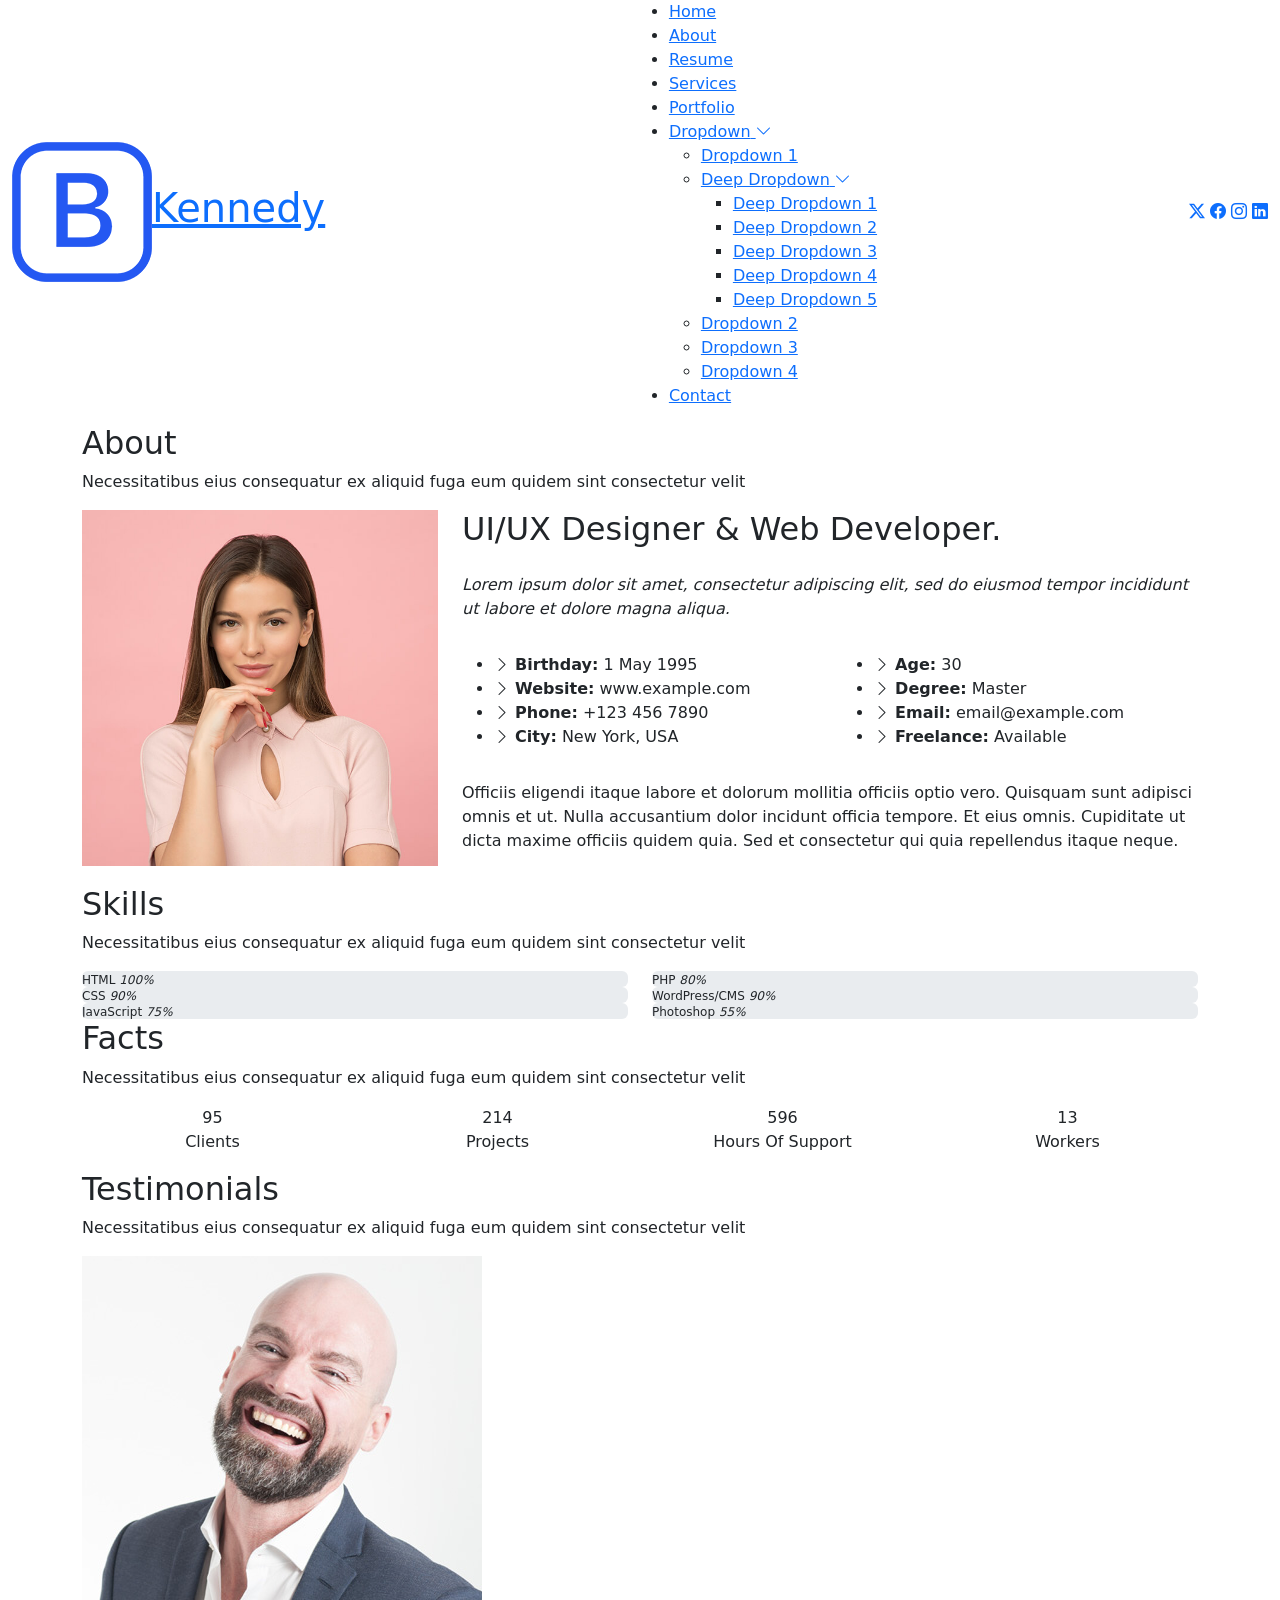
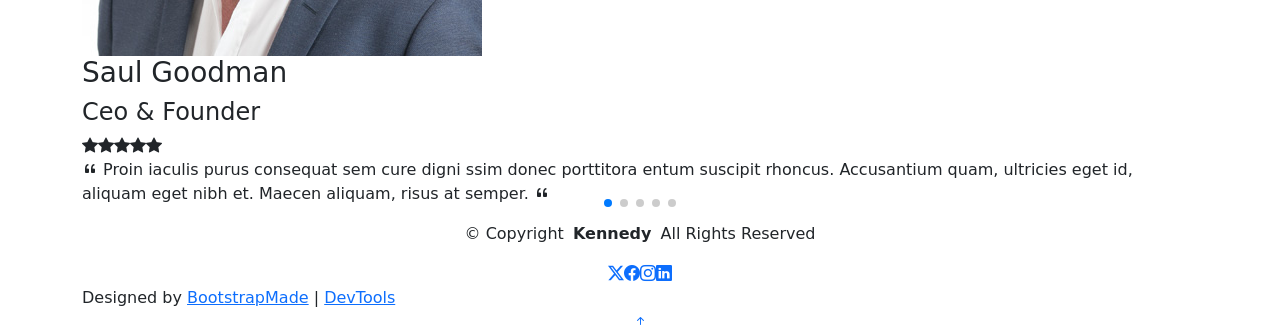
==== about.html @ 730779be "Add personal portfolio website" ====
<!DOCTYPE html>
<html lang="en">

<head>
  <meta charset="utf-8">
  <meta content="width=device-width, initial-scale=1.0" name="viewport">
  <title>About - Kennedy Bootstrap Template</title>
  <meta name="description" content="">
  <meta name="keywords" content="">

  <!-- Favicons -->
  <link href="assets/img/favicon.png" rel="icon">
  <link href="assets/img/apple-touch-icon.png" rel="apple-touch-icon">

  <!-- Fonts -->
  <link href="https://fonts.googleapis.com" rel="preconnect">
  <link href="https://fonts.gstatic.com" rel="preconnect" crossorigin>
  <link href="https://fonts.googleapis.com/css2?family=Roboto:ital,wght@0,100;0,300;0,400;0,500;0,700;0,900;1,100;1,300;1,400;1,500;1,700;1,900&family=Poppins:ital,wght@0,100;0,200;0,300;0,400;0,500;0,600;0,700;0,800;0,900;1,100;1,200;1,300;1,400;1,500;1,600;1,700;1,800;1,900&family=Raleway:ital,wght@0,100;0,200;0,300;0,400;0,500;0,600;0,700;0,800;0,900;1,100;1,200;1,300;1,400;1,500;1,600;1,700;1,800;1,900&display=swap" rel="stylesheet">

  <!-- Vendor CSS Files -->
  <link href="assets/vendor/bootstrap/css/bootstrap.min.css" rel="stylesheet">
  <link href="assets/vendor/bootstrap-icons/bootstrap-icons.css" rel="stylesheet">
  <link href="assets/vendor/aos/aos.css" rel="stylesheet">
  <link href="assets/vendor/swiper/swiper-bundle.min.css" rel="stylesheet">
  <link href="assets/vendor/glightbox/css/glightbox.min.css" rel="stylesheet">

  <!-- Main CSS File -->
  <link href="assets/css/main.css" rel="stylesheet">


</head>

<body class="about-page">

  <header id="header" class="header d-flex align-items-center light-background sticky-top">
    <div class="container-fluid position-relative d-flex align-items-center justify-content-between">

      <a href="index.html" class="logo d-flex align-items-center me-auto me-xl-0">
        <img src="assets/img/logo.png" alt=""> 
        <h1 class="sitename">Kennedy</h1>
      </a>

      <nav id="navmenu" class="navmenu">
        <ul>
          <li><a href="index.html">Home</a></li>
          <li><a href="about.html" class="active">About</a></li>
          <li><a href="resume.html">Resume</a></li>
          <li><a href="services.html">Services</a></li>
          <li><a href="portfolio.html">Portfolio</a></li>
          <li class="dropdown"><a href="#"><span>Dropdown</span> <i class="bi bi-chevron-down toggle-dropdown"></i></a>
            <ul>
              <li><a href="#">Dropdown 1</a></li>
              <li class="dropdown"><a href="#"><span>Deep Dropdown</span> <i class="bi bi-chevron-down toggle-dropdown"></i></a>
                <ul>
                  <li><a href="#">Deep Dropdown 1</a></li>
                  <li><a href="#">Deep Dropdown 2</a></li>
                  <li><a href="#">Deep Dropdown 3</a></li>
                  <li><a href="#">Deep Dropdown 4</a></li>
                  <li><a href="#">Deep Dropdown 5</a></li>
                </ul>
              </li>
              <li><a href="#">Dropdown 2</a></li>
              <li><a href="#">Dropdown 3</a></li>
              <li><a href="#">Dropdown 4</a></li>
            </ul>
          </li>
          <li><a href="contact.html">Contact</a></li>
        </ul>
        <i class="mobile-nav-toggle d-xl-none bi bi-list"></i>
      </nav>

      <div class="header-social-links">
        <a href="#" class="twitter"><i class="bi bi-twitter-x"></i></a>
        <a href="#" class="facebook"><i class="bi bi-facebook"></i></a>
        <a href="#" class="instagram"><i class="bi bi-instagram"></i></a>
        <a href="#" class="linkedin"><i class="bi bi-linkedin"></i></a>
      </div>

    </div>
  </header>

  <main class="main">

    <!-- About Section -->
    <section id="about" class="about section">

      <!-- Section Title -->
      <div class="container section-title" data-aos="fade-up">
        <h2>About</h2>
        <p>Necessitatibus eius consequatur ex aliquid fuga eum quidem sint consectetur velit</p>
      </div><!-- End Section Title -->

      <div class="container" data-aos="fade-up" data-aos-delay="100">

        <div class="row gy-4 justify-content-center">
          <div class="col-lg-4">
            <img src="assets/img/profile-img.jpg" class="img-fluid" alt="">
          </div>
          <div class="col-lg-8 content">
            <h2>UI/UX Designer &amp; Web Developer.</h2>
            <p class="fst-italic py-3">
              Lorem ipsum dolor sit amet, consectetur adipiscing elit, sed do eiusmod tempor incididunt ut labore et dolore
              magna aliqua.
            </p>
            <div class="row">
              <div class="col-lg-6">
                <ul>
                  <li><i class="bi bi-chevron-right"></i> <strong>Birthday:</strong> <span>1 May 1995</span></li>
                  <li><i class="bi bi-chevron-right"></i> <strong>Website:</strong> <span>www.example.com</span></li>
                  <li><i class="bi bi-chevron-right"></i> <strong>Phone:</strong> <span>+123 456 7890</span></li>
                  <li><i class="bi bi-chevron-right"></i> <strong>City:</strong> <span>New York, USA</span></li>
                </ul>
              </div>
              <div class="col-lg-6">
                <ul>
                  <li><i class="bi bi-chevron-right"></i> <strong>Age:</strong> <span>30</span></li>
                  <li><i class="bi bi-chevron-right"></i> <strong>Degree:</strong> <span>Master</span></li>
                  <li><i class="bi bi-chevron-right"></i> <strong>Email:</strong> <span>email@example.com</span></li>
                  <li><i class="bi bi-chevron-right"></i> <strong>Freelance:</strong> <span>Available</span></li>
                </ul>
              </div>
            </div>
            <p class="py-3">
              Officiis eligendi itaque labore et dolorum mollitia officiis optio vero. Quisquam sunt adipisci omnis et ut. Nulla accusantium dolor incidunt officia tempore. Et eius omnis.
              Cupiditate ut dicta maxime officiis quidem quia. Sed et consectetur qui quia repellendus itaque neque.
            </p>
          </div>
        </div>

      </div>

    </section><!-- /About Section -->

    <!-- Skills Section -->
    <section id="skills" class="skills section">

      <!-- Section Title -->
      <div class="container section-title" data-aos="fade-up">
        <h2>Skills</h2>
        <p>Necessitatibus eius consequatur ex aliquid fuga eum quidem sint consectetur velit</p>
      </div><!-- End Section Title -->

      <div class="container" data-aos="fade-up" data-aos-delay="100">

        <div class="row skills-content skills-animation">

          <div class="col-lg-6">

            <div class="progress">
              <span class="skill"><span>HTML</span> <i class="val">100%</i></span>
              <div class="progress-bar-wrap">
                <div class="progress-bar" role="progressbar" aria-valuenow="100" aria-valuemin="0" aria-valuemax="100"></div>
              </div>
            </div><!-- End Skills Item -->

            <div class="progress">
              <span class="skill"><span>CSS</span> <i class="val">90%</i></span>
              <div class="progress-bar-wrap">
                <div class="progress-bar" role="progressbar" aria-valuenow="90" aria-valuemin="0" aria-valuemax="100"></div>
              </div>
            </div><!-- End Skills Item -->

            <div class="progress">
              <span class="skill"><span>JavaScript</span> <i class="val">75%</i></span>
              <div class="progress-bar-wrap">
                <div class="progress-bar" role="progressbar" aria-valuenow="75" aria-valuemin="0" aria-valuemax="100"></div>
              </div>
            </div><!-- End Skills Item -->

          </div>

          <div class="col-lg-6">

            <div class="progress">
              <span class="skill"><span>PHP</span> <i class="val">80%</i></span>
              <div class="progress-bar-wrap">
                <div class="progress-bar" role="progressbar" aria-valuenow="80" aria-valuemin="0" aria-valuemax="100"></div>
              </div>
            </div><!-- End Skills Item -->

            <div class="progress">
              <span class="skill"><span>WordPress/CMS</span> <i class="val">90%</i></span>
              <div class="progress-bar-wrap">
                <div class="progress-bar" role="progressbar" aria-valuenow="90" aria-valuemin="0" aria-valuemax="100"></div>
              </div>
            </div><!-- End Skills Item -->

            <div class="progress">
              <span class="skill"><span>Photoshop</span> <i class="val">55%</i></span>
              <div class="progress-bar-wrap">
                <div class="progress-bar" role="progressbar" aria-valuenow="55" aria-valuemin="0" aria-valuemax="100"></div>
              </div>
            </div><!-- End Skills Item -->

          </div>

        </div>

      </div>

    </section><!-- /Skills Section -->

    <!-- Stats Section -->
    <section id="stats" class="stats section">

      <!-- Section Title -->
      <div class="container section-title" data-aos="fade-up">
        <h2>Facts</h2>
        <p>Necessitatibus eius consequatur ex aliquid fuga eum quidem sint consectetur velit</p>
      </div><!-- End Section Title -->

      <div class="container" data-aos="fade-up" data-aos-delay="100">

        <div class="row gy-4">

          <div class="col-lg-3 col-md-6">
            <div class="stats-item text-center w-100 h-100">
              <span data-purecounter-start="0" data-purecounter-end="232" data-purecounter-duration="1" class="purecounter"></span>
              <p>Clients</p>
            </div>
          </div><!-- End Stats Item -->

          <div class="col-lg-3 col-md-6">
            <div class="stats-item text-center w-100 h-100">
              <span data-purecounter-start="0" data-purecounter-end="521" data-purecounter-duration="1" class="purecounter"></span>
              <p>Projects</p>
            </div>
          </div><!-- End Stats Item -->

          <div class="col-lg-3 col-md-6">
            <div class="stats-item text-center w-100 h-100">
              <span data-purecounter-start="0" data-purecounter-end="1453" data-purecounter-duration="1" class="purecounter"></span>
              <p>Hours Of Support</p>
            </div>
          </div><!-- End Stats Item -->

          <div class="col-lg-3 col-md-6">
            <div class="stats-item text-center w-100 h-100">
              <span data-purecounter-start="0" data-purecounter-end="32" data-purecounter-duration="1" class="purecounter"></span>
              <p>Workers</p>
            </div>
          </div><!-- End Stats Item -->

        </div>

      </div>

    </section><!-- /Stats Section -->

    <!-- Testimonials Section -->
    <section id="testimonials" class="testimonials section">

      <!-- Section Title -->
      <div class="container section-title" data-aos="fade-up">
        <h2>Testimonials</h2>
        <p>Necessitatibus eius consequatur ex aliquid fuga eum quidem sint consectetur velit</p>
      </div><!-- End Section Title -->

      <div class="container" data-aos="fade-up" data-aos-delay="100">

        <div class="swiper init-swiper">
          <script type="application/json" class="swiper-config">
            {
              "loop": true,
              "speed": 600,
              "autoplay": {
                "delay": 5000
              },
              "slidesPerView": "auto",
              "pagination": {
                "el": ".swiper-pagination",
                "type": "bullets",
                "clickable": true
              }
            }
          </script>
          <div class="swiper-wrapper">

            <div class="swiper-slide">
              <div class="testimonial-item">
                <img src="assets/img/testimonials/testimonials-1.jpg" class="testimonial-img" alt="">
                <h3>Saul Goodman</h3>
                <h4>Ceo &amp; Founder</h4>
                <div class="stars">
                  <i class="bi bi-star-fill"></i><i class="bi bi-star-fill"></i><i class="bi bi-star-fill"></i><i class="bi bi-star-fill"></i><i class="bi bi-star-fill"></i>
                </div>
                <p>
                  <i class="bi bi-quote quote-icon-left"></i>
                  <span>Proin iaculis purus consequat sem cure digni ssim donec porttitora entum suscipit rhoncus. Accusantium quam, ultricies eget id, aliquam eget nibh et. Maecen aliquam, risus at semper.</span>
                  <i class="bi bi-quote quote-icon-right"></i>
                </p>
              </div>
            </div><!-- End testimonial item -->

            <div class="swiper-slide">
              <div class="testimonial-item">
                <img src="assets/img/testimonials/testimonials-2.jpg" class="testimonial-img" alt="">
                <h3>Sara Wilsson</h3>
                <h4>Designer</h4>
                <div class="stars">
                  <i class="bi bi-star-fill"></i><i class="bi bi-star-fill"></i><i class="bi bi-star-fill"></i><i class="bi bi-star-fill"></i><i class="bi bi-star-fill"></i>
                </div>
                <p>
                  <i class="bi bi-quote quote-icon-left"></i>
                  <span>Export tempor illum tamen malis malis eram quae irure esse labore quem cillum quid cillum eram malis quorum velit fore eram velit sunt aliqua noster fugiat irure amet legam anim culpa.</span>
                  <i class="bi bi-quote quote-icon-right"></i>
                </p>
              </div>
            </div><!-- End testimonial item -->

            <div class="swiper-slide">
              <div class="testimonial-item">
                <img src="assets/img/testimonials/testimonials-3.jpg" class="testimonial-img" alt="">
                <h3>Jena Karlis</h3>
                <h4>Store Owner</h4>
                <div class="stars">
                  <i class="bi bi-star-fill"></i><i class="bi bi-star-fill"></i><i class="bi bi-star-fill"></i><i class="bi bi-star-fill"></i><i class="bi bi-star-fill"></i>
                </div>
                <p>
                  <i class="bi bi-quote quote-icon-left"></i>
                  <span>Enim nisi quem export duis labore cillum quae magna enim sint quorum nulla quem veniam duis minim tempor labore quem eram duis noster aute amet eram fore quis sint minim.</span>
                  <i class="bi bi-quote quote-icon-right"></i>
                </p>
              </div>
            </div><!-- End testimonial item -->

            <div class="swiper-slide">
              <div class="testimonial-item">
                <img src="assets/img/testimonials/testimonials-4.jpg" class="testimonial-img" alt="">
                <h3>Matt Brandon</h3>
                <h4>Freelancer</h4>
                <div class="stars">
                  <i class="bi bi-star-fill"></i><i class="bi bi-star-fill"></i><i class="bi bi-star-fill"></i><i class="bi bi-star-fill"></i><i class="bi bi-star-fill"></i>
                </div>
                <p>
                  <i class="bi bi-quote quote-icon-left"></i>
                  <span>Fugiat enim eram quae cillum dolore dolor amet nulla culpa multos export minim fugiat minim velit minim dolor enim duis veniam ipsum anim magna sunt elit fore quem dolore labore illum veniam.</span>
                  <i class="bi bi-quote quote-icon-right"></i>
                </p>
              </div>
            </div><!-- End testimonial item -->

            <div class="swiper-slide">
              <div class="testimonial-item">
                <img src="assets/img/testimonials/testimonials-5.jpg" class="testimonial-img" alt="">
                <h3>John Larson</h3>
                <h4>Entrepreneur</h4>
                <div class="stars">
                  <i class="bi bi-star-fill"></i><i class="bi bi-star-fill"></i><i class="bi bi-star-fill"></i><i class="bi bi-star-fill"></i><i class="bi bi-star-fill"></i>
                </div>
                <p>
                  <i class="bi bi-quote quote-icon-left"></i>
                  <span>Quis quorum aliqua sint quem legam fore sunt eram irure aliqua veniam tempor noster veniam enim culpa labore duis sunt culpa nulla illum cillum fugiat legam esse veniam culpa fore nisi cillum quid.</span>
                  <i class="bi bi-quote quote-icon-right"></i>
                </p>
              </div>
            </div><!-- End testimonial item -->

          </div>
          <div class="swiper-pagination"></div>
        </div>

      </div>

    </section><!-- /Testimonials Section -->

  </main>

  <footer id="footer" class="footer light-background">

    <div class="container">
      <div class="copyright text-center ">
        <p>© <span>Copyright</span> <strong class="px-1 sitename">Kennedy</strong> <span>All Rights Reserved<br></span></p>
      </div>
      <div class="social-links d-flex justify-content-center">
        <a href=""><i class="bi bi-twitter-x"></i></a>
        <a href=""><i class="bi bi-facebook"></i></a>
        <a href=""><i class="bi bi-instagram"></i></a>
        <a href=""><i class="bi bi-linkedin"></i></a>
      </div>
      <div class="credits">
        <!-- All the links in the footer should remain intact. -->
        <!-- You can delete the links only if you've purchased the pro version. -->
        <!-- Licensing information: https://bootstrapmade.com/license/ -->
        <!-- Purchase the pro version with working PHP/AJAX contact form: [buy-url] -->
        Designed by <a href="https://bootstrapmade.com/">BootstrapMade</a> | <a href="https://bootstrapmade.com/tools/">DevTools</a>
      </div>
    </div>

  </footer>

  <!-- Scroll Top -->
  <a href="#" id="scroll-top" class="scroll-top d-flex align-items-center justify-content-center"><i class="bi bi-arrow-up-short"></i></a>

  <!-- Preloader -->
  <div id="preloader"></div>

  <!-- Vendor JS Files -->
  <script src="assets/vendor/bootstrap/js/bootstrap.bundle.min.js"></script>
  <script src="assets/vendor/php-email-form/validate.js"></script>
  <script src="assets/vendor/aos/aos.js"></script>
  <script src="assets/vendor/waypoints/noframework.waypoints.js"></script>
  <script src="assets/vendor/purecounter/purecounter_vanilla.js"></script>
  <script src="assets/vendor/swiper/swiper-bundle.min.js"></script>
  <script src="assets/vendor/glightbox/js/glightbox.min.js"></script>
  <script src="assets/vendor/imagesloaded/imagesloaded.pkgd.min.js"></script>
  <script src="assets/vendor/isotope-layout/isotope.pkgd.min.js"></script>

  <!-- Main JS File -->
  <script src="assets/js/main.js"></script>

</body>

</html>
---- assets/css/main.css ----
/**
* Template Name: Kelly
* Template URL: https://bootstrapmade.com/kelly-free-bootstrap-cv-resume-html-template/
* Updated: Aug 07 2024 with Bootstrap v5.3.3
* Author: BootstrapMade.com
* License: https://bootstrapmade.com/license/
*/

/*--------------------------------------------------------------
# Font & Color Variables
# Help: https://bootstrapmade.com/color-system/
--------------------------------------------------------------*/
/* Fonts */
:root {
  --default-font: "Roboto",  system-ui, -apple-system, "Segoe UI", Roboto, "Helvetica Neue", Arial, "Noto Sans", "Liberation Sans", sans-serif, "Apple Color Emoji", "Segoe UI Emoji", "Segoe UI Symbol", "Noto Color Emoji";
  --heading-font: "Raleway",  sans-serif;
  --nav-font: "Poppins",  sans-serif;
}

/* Global Colors - The following color variables are used throughout the website. Updating them here will change the color scheme of the entire website */
:root { 
  --background-color: #ffffff; /* Background color for the entire website, including individual sections */
  --default-color: #444444; /* Default color used for the majority of the text content across the entire website */
  --heading-color: #222222; /* Color for headings, subheadings and title throughout the website */
  --accent-color: #34b7a7; /* Accent color that represents your brand on the website. It's used for buttons, links, and other elements that need to stand out */
  --surface-color: #ffffff; /* The surface color is used as a background of boxed elements within sections, such as cards, icon boxes, or other elements that require a visual separation from the global background. */
  --contrast-color: #ffffff; /* Contrast color for text, ensuring readability against backgrounds of accent, heading, or default colors. */
}

/* Nav Menu Colors - The following color variables are used specifically for the navigation menu. They are separate from the global colors to allow for more customization options */
:root {
  --nav-color: #444444;  /* The default color of the main navmenu links */
  --nav-hover-color: #34b7a7; /* Applied to main navmenu links when they are hovered over or active */
  --nav-mobile-background-color: #ffffff; /* Used as the background color for mobile navigation menu */
  --nav-dropdown-background-color: #ffffff; /* Used as the background color for dropdown items that appear when hovering over primary navigation items */
  --nav-dropdown-color: #444444; /* Used for navigation links of the dropdown items in the navigation menu. */
  --nav-dropdown-hover-color: #34b7a7; /* Similar to --nav-hover-color, this color is applied to dropdown navigation links when they are hovered over. */
}

/* Color Presets - These classes override global colors when applied to any section or element, providing reuse of the sam color scheme. */

.light-background {
  --background-color: #e9e8e6;
  --surface-color: #ffffff;
}

.dark-background {
  --background-color: #060606;
  --default-color: #ffffff;
  --heading-color: #ffffff;
  --surface-color: #252525;
  --contrast-color: #ffffff;
}

/* Smooth scroll */
:root {
  scroll-behavior: smooth;
}

/*--------------------------------------------------------------
# General Styling & Shared Classes
--------------------------------------------------------------*/
body {
  color: var(--default-color);
  background-color: var(--background-color);
  font-family: var(--default-font);
}

a {
  color: var(--accent-color);
  text-decoration: none;
  transition: 0.3s;
}

a:hover {
  color: color-mix(in srgb, var(--accent-color), transparent 25%);
  text-decoration: none;
}

h1,
h2,
h3,
h4,
h5,
h6 {
  color: var(--heading-color);
  font-family: var(--heading-font);
}

/* PHP Email Form Messages
------------------------------*/
.php-email-form .error-message {
  display: none;
  background: #df1529;
  color: #ffffff;
  text-align: left;
  padding: 15px;
  margin-bottom: 24px;
  font-weight: 600;
}

.php-email-form .sent-message {
  display: none;
  color: #ffffff;
  background: #059652;
  text-align: center;
  padding: 15px;
  margin-bottom: 24px;
  font-weight: 600;
}

.php-email-form .loading {
  display: none;
  background: var(--surface-color);
  text-align: center;
  padding: 15px;
  margin-bottom: 24px;
}

.php-email-form .loading:before {
  content: "";
  display: inline-block;
  border-radius: 50%;
  width: 24px;
  height: 24px;
  margin: 0 10px -6px 0;
  border: 3px solid var(--accent-color);
  border-top-color: var(--surface-color);
  animation: php-email-form-loading 1s linear infinite;
}

@keyframes php-email-form-loading {
  0% {
    transform: rotate(0deg);
  }

  100% {
    transform: rotate(360deg);
  }
}

/*--------------------------------------------------------------
# Global Header
--------------------------------------------------------------*/
.header {
  color: var(--default-color);
  background-color: var(--background-color);
  padding: 15px 0;
  transition: all 0.5s;
  z-index: 997;
  box-shadow: 0px 0 18px rgba(0, 0, 0, 0.1);
}

.header .logo {
  line-height: 1;
}

.header .logo img {
  max-height: 36px;
  margin-right: 8px;
}

.header .logo h1 {
  font-size: 32px;
  margin: 0;
  font-weight: 300;
  text-transform: uppercase;
  color: var(--heading-color);
}

.header .header-social-links {
  padding-right: 15px;
}

.header .header-social-links a {
  color: color-mix(in srgb, var(--default-color), transparent 40%);
  padding-left: 6px;
  display: inline-block;
  transition: 0.3s;
  font-size: 16px;
}

.header .header-social-links a:hover {
  color: var(--accent-color);
}

.header .header-social-links a i {
  line-height: 0px;
}

@media (max-width: 1200px) {
  .header .logo {
    order: 1;
  }

  .header .header-social-links {
    order: 2;
  }

  .header .navmenu {
    order: 3;
  }
}

/*--------------------------------------------------------------
# Navigation Menu
--------------------------------------------------------------*/
/* Desktop Navigation */
@media (min-width: 1200px) {
  .navmenu {
    padding: 0;
  }

  .navmenu ul {
    margin: 0;
    padding: 0;
    display: flex;
    list-style: none;
    align-items: center;
  }

  .navmenu li {
    position: relative;
  }

  .navmenu>ul>li {
    white-space: nowrap;
    padding: 15px 14px;
  }

  .navmenu>ul>li:last-child {
    padding-right: 0;
  }

  .navmenu a,
  .navmenu a:focus {
    color: var(--nav-color);
    font-size: 15px;
    padding: 0 2px;
    font-family: var(--nav-font);
    font-weight: 400;
    display: flex;
    align-items: center;
    justify-content: space-between;
    white-space: nowrap;
    transition: 0.3s;
    position: relative;
  }

  .navmenu a i,
  .navmenu a:focus i {
    font-size: 12px;
    line-height: 0;
    margin-left: 5px;
    transition: 0.3s;
  }

  .navmenu>ul>li>a:before {
    content: "";
    position: absolute;
    height: 2px;
    bottom: -6px;
    left: 0;
    background-color: var(--nav-hover-color);
    visibility: hidden;
    width: 0px;
    transition: all 0.3s ease-in-out 0s;
  }

  .navmenu a:hover:before,
  .navmenu li:hover>a:before,
  .navmenu .active:before {
    visibility: visible;
    width: 25px;
  }

  .navmenu li:hover>a,
  .navmenu .active,
  .navmenu .active:focus {
    color: var(--nav-hover-color);
  }

  .navmenu .dropdown ul {
    margin: 0;
    padding: 10px 0;
    background: var(--nav-dropdown-background-color);
    display: block;
    position: absolute;
    visibility: hidden;
    left: 14px;
    top: 130%;
    opacity: 0;
    transition: 0.3s;
    border-radius: 4px;
    z-index: 99;
    box-shadow: 0px 0px 30px rgba(0, 0, 0, 0.1);
  }

  .navmenu .dropdown ul li {
    min-width: 200px;
  }

  .navmenu .dropdown ul a {
    padding: 10px 20px;
    font-size: 15px;
    text-transform: none;
    color: var(--nav-dropdown-color);
  }

  .navmenu .dropdown ul a i {
    font-size: 12px;
  }

  .navmenu .dropdown ul a:hover,
  .navmenu .dropdown ul .active:hover,
  .navmenu .dropdown ul li:hover>a {
    color: var(--nav-dropdown-hover-color);
  }

  .navmenu .dropdown:hover>ul {
    opacity: 1;
    top: 100%;
    visibility: visible;
  }

  .navmenu .dropdown .dropdown ul {
    top: 0;
    left: -90%;
    visibility: hidden;
  }

  .navmenu .dropdown .dropdown:hover>ul {
    opacity: 1;
    top: 0;
    left: -100%;
    visibility: visible;
  }
}

/* Mobile Navigation */
@media (max-width: 1199px) {
  .mobile-nav-toggle {
    color: var(--nav-color);
    font-size: 28px;
    line-height: 0;
    margin-right: 10px;
    cursor: pointer;
    transition: color 0.3s;
  }

  .navmenu {
    padding: 0;
    z-index: 9997;
  }

  .navmenu ul {
    display: none;
    list-style: none;
    position: absolute;
    inset: 60px 20px 20px 20px;
    padding: 10px 0;
    margin: 0;
    border-radius: 6px;
    background-color: var(--nav-mobile-background-color);
    border: 1px solid color-mix(in srgb, var(--default-color), transparent 90%);
    box-shadow: none;
    overflow-y: auto;
    transition: 0.3s;
    z-index: 9998;
  }

  .navmenu a,
  .navmenu a:focus {
    color: var(--nav-dropdown-color);
    padding: 10px 20px;
    font-family: var(--nav-font);
    font-size: 17px;
    font-weight: 500;
    display: flex;
    align-items: center;
    justify-content: space-between;
    white-space: nowrap;
    transition: 0.3s;
  }

  .navmenu a i,
  .navmenu a:focus i {
    font-size: 12px;
    line-height: 0;
    margin-left: 5px;
    width: 30px;
    height: 30px;
    display: flex;
    align-items: center;
    justify-content: center;
    border-radius: 50%;
    transition: 0.3s;
    background-color: color-mix(in srgb, var(--accent-color), transparent 90%);
  }

  .navmenu a i:hover,
  .navmenu a:focus i:hover {
    background-color: var(--accent-color);
    color: var(--contrast-color);
  }

  .navmenu a:hover,
  .navmenu .active,
  .navmenu .active:focus {
    color: var(--nav-dropdown-hover-color);
  }

  .navmenu .active i,
  .navmenu .active:focus i {
    background-color: var(--accent-color);
    color: var(--contrast-color);
    transform: rotate(180deg);
  }

  .navmenu .dropdown ul {
    position: static;
    display: none;
    z-index: 99;
    padding: 10px 0;
    margin: 10px 20px;
    background-color: var(--nav-dropdown-background-color);
    transition: all 0.5s ease-in-out;
  }

  .navmenu .dropdown ul ul {
    background-color: rgba(33, 37, 41, 0.1);
  }

  .navmenu .dropdown>.dropdown-active {
    display: block;
    background-color: rgba(33, 37, 41, 0.03);
  }

  .mobile-nav-active {
    overflow: hidden;
  }

  .mobile-nav-active .mobile-nav-toggle {
    color: #fff;
    position: absolute;
    font-size: 32px;
    top: 15px;
    right: 15px;
    margin-right: 0;
    z-index: 9999;
  }

  .mobile-nav-active .navmenu {
    position: fixed;
    overflow: hidden;
    inset: 0;
    background: rgba(33, 37, 41, 0.8);
    transition: 0.3s;
  }

  .mobile-nav-active .navmenu>ul {
    display: block;
  }
}

/*--------------------------------------------------------------
# Global Footer
--------------------------------------------------------------*/
.footer {
  color: var(--default-color);
  background-color: var(--background-color);
  font-size: 14px;
  padding: 40px 0;
  position: relative;
}

.footer .copyright p {
  margin-bottom: 0;
}

.footer .social-links {
  margin-top: 20px;
}

.footer .social-links a {
  display: flex;
  align-items: center;
  justify-content: center;
  width: 40px;
  height: 40px;
  border-radius: 50%;
  border: 1px solid color-mix(in srgb, var(--default-color), transparent 50%);
  font-size: 16px;
  color: color-mix(in srgb, var(--default-color), transparent 50%);
  margin: 0 5px;
  transition: 0.3s;
}

.footer .social-links a:hover {
  color: var(--accent-color);
  border-color: var(--accent-color);
}

.footer .credits {
  margin-top: 10px;
  font-size: 13px;
  text-align: center;
}

/*--------------------------------------------------------------
# Preloader
--------------------------------------------------------------*/
#preloader {
  position: fixed;
  inset: 0;
  z-index: 9999;
  overflow: hidden;
  background-color: var(--background-color);
  transition: all 0.6s ease-out;
  width: 100%;
  height: 100vh;
}

#preloader:before,
#preloader:after {
  content: "";
  position: absolute;
  border: 4px solid var(--accent-color);
  border-radius: 50%;
  animation: animate-preloader 2s cubic-bezier(0, 0.2, 0.8, 1) infinite;
}

#preloader:after {
  animation-delay: -0.5s;
}

@keyframes animate-preloader {
  0% {
    width: 10px;
    height: 10px;
    top: calc(50% - 5px);
    left: calc(50% - 5px);
    opacity: 1;
  }

  100% {
    width: 72px;
    height: 72px;
    top: calc(50% - 36px);
    left: calc(50% - 36px);
    opacity: 0;
  }
}

/*--------------------------------------------------------------
# Scroll Top Button
--------------------------------------------------------------*/
.scroll-top {
  position: fixed;
  visibility: hidden;
  opacity: 0;
  right: 15px;
  bottom: -15px;
  z-index: 99999;
  background-color: var(--accent-color);
  width: 44px;
  height: 44px;
  border-radius: 50px;
  transition: all 0.4s;
}

.scroll-top i {
  font-size: 24px;
  color: var(--contrast-color);
  line-height: 0;
}

.scroll-top:hover {
  background-color: color-mix(in srgb, var(--accent-color), transparent 20%);
  color: var(--contrast-color);
}

.scroll-top.active {
  visibility: visible;
  opacity: 1;
  bottom: 15px;
}

/*--------------------------------------------------------------
# Disable aos animation delay on mobile devices
--------------------------------------------------------------*/
@media screen and (max-width: 768px) {
  [data-aos-delay] {
    transition-delay: 0 !important;
  }
}

/*--------------------------------------------------------------
# Global Page Titles & Breadcrumbs
--------------------------------------------------------------*/
.page-title {
  color: var(--default-color);
  background-color: var(--background-color);
  padding: 25px 0;
  position: relative;
  border-bottom: 1px solid color-mix(in srgb, var(--default-color), transparent 85%);
}

.page-title h1 {
  font-size: 24px;
  font-weight: 400;
}

.page-title .breadcrumbs ol {
  display: flex;
  flex-wrap: wrap;
  list-style: none;
  padding: 0;
  margin: 0;
  font-size: 14px;
  font-weight: 400;
}

.page-title .breadcrumbs ol li+li {
  padding-left: 10px;
}

.page-title .breadcrumbs ol li+li::before {
  content: "/";
  display: inline-block;
  padding-right: 10px;
  color: color-mix(in srgb, var(--default-color), transparent 70%);
}

/*--------------------------------------------------------------
# Global Sections
--------------------------------------------------------------*/
section,
.section {
  color: var(--default-color);
  background-color: var(--background-color);
  padding: 60px 0;
  scroll-margin-top: 100px;
  overflow: clip;
}

@media (max-width: 1199px) {

  section,
  .section {
    scroll-margin-top: 66px;
  }
}

/*--------------------------------------------------------------
# Global Section Titles
--------------------------------------------------------------*/
.section-title {
  text-align: center;
  padding-bottom: 60px;
  position: relative;
}

.section-title h2 {
  font-size: 32px;
  font-weight: 700;
  margin-bottom: 20px;
  padding-bottom: 20px;
  position: relative;
}

.section-title h2:after {
  content: "";
  position: absolute;
  display: block;
  width: 50px;
  height: 3px;
  background: var(--accent-color);
  left: 0;
  right: 0;
  bottom: 0;
  margin: auto;
}

.section-title p {
  margin-bottom: 0;
}

/*--------------------------------------------------------------
# Hero Section
--------------------------------------------------------------*/
.hero {
  width: 100%;
  min-height: calc(100vh - 82px);
  position: relative;
  padding: 80px 0;
  display: flex;
  align-items: center;
  justify-content: center;
}

@media (max-width: 1200px) {
  .hero {
    min-height: calc(100vh - 68px);
  }
}

.hero img {
  position: absolute;
  inset: 0;
  display: block;
  width: 100%;
  height: 100%;
  object-fit: cover;
  z-index: 1;
}

.hero .container {
  position: relative;
  z-index: 3;
}

.hero h2 {
  margin: 0;
  font-size: 48px;
  font-weight: 700;
}

.hero p {
  margin: 10px 0 0 0;
  font-size: 24px;
  color: var(--heading-color);
}

.hero .btn-get-started {
  color: var(--contrast-color);
  background: var(--accent-color);
  font-family: var(--heading-font);
  text-transform: uppercase;
  font-weight: 600;
  font-size: 12px;
  letter-spacing: 1px;
  display: inline-block;
  padding: 12px 40px;
  border-radius: 50px;
  transition: 0.5s;
  margin-top: 30px;
}

.hero .btn-get-started:hover {
  background: color-mix(in srgb, var(--accent-color) 90%, white 20%);
}

@media (max-width: 768px) {
  .hero h2 {
    font-size: 32px;
  }

  .hero p {
    font-size: 18px;
  }
}

/*--------------------------------------------------------------
# About Section
--------------------------------------------------------------*/
.about .content h2 {
  font-weight: 700;
  font-size: 24px;
}

.about .content ul {
  list-style: none;
  padding: 0;
}

.about .content ul li {
  margin-bottom: 20px;
  display: flex;
  align-items: center;
}

.about .content ul strong {
  margin-right: 10px;
}

.about .content ul i {
  font-size: 16px;
  margin-right: 5px;
  color: var(--accent-color);
  line-height: 0;
}

/*--------------------------------------------------------------
# Skills Section
--------------------------------------------------------------*/
.skills .progress {
  height: 60px;
  display: block;
  background: none;
  border-radius: 0;
}

.skills .progress .skill {
  color: var(--heading-color);
  padding: 0;
  margin: 0 0 6px 0;
  text-transform: uppercase;
  display: block;
  font-weight: 600;
  font-family: var(--heading-font);
}

.skills .progress .skill .val {
  float: right;
  font-style: normal;
}

.skills .progress-bar-wrap {
  background: color-mix(in srgb, var(--default-color), transparent 90%);
  height: 10px;
}

.skills .progress-bar {
  width: 1px;
  height: 10px;
  transition: 0.9s;
  background-color: var(--accent-color);
}

/*--------------------------------------------------------------
# Stats Section
--------------------------------------------------------------*/
.stats .stats-item {
  padding: 30px;
  width: 100%;
}

.stats .stats-item span {
  color: var(--heading-color);
  font-size: 48px;
  display: block;
  font-weight: 700;
  margin-bottom: 20px;
  padding-bottom: 20px;
  position: relative;
}

.stats .stats-item span:after {
  content: "";
  position: absolute;
  display: block;
  width: 25px;
  height: 3px;
  background: var(--accent-color);
  left: 0;
  right: 0;
  bottom: 0;
  margin: auto;
}

.stats .stats-item p {
  color: color-mix(in srgb, var(--default-color), transparent 40%);
  padding: 0;
  margin: 0;
  font-family: var(--heading-font);
  font-weight: 500;
}

/*--------------------------------------------------------------
# Testimonials Section
--------------------------------------------------------------*/
.testimonials .section-header {
  margin-bottom: 40px;
}

.testimonials .testimonials-carousel,
.testimonials .testimonials-slider {
  overflow: hidden;
}

.testimonials .testimonial-item {
  text-align: center;
}

.testimonials .testimonial-item .testimonial-img {
  width: 120px;
  border-radius: 50%;
  border: 4px solid var(--background-color);
  margin: 0 auto;
}

.testimonials .testimonial-item h3 {
  font-size: 20px;
  font-weight: bold;
  margin: 10px 0 5px 0;
}

.testimonials .testimonial-item h4 {
  font-size: 14px;
  color: color-mix(in srgb, var(--default-color), transparent 40%);
  margin: 0 0 15px 0;
}

.testimonials .testimonial-item .stars {
  margin-bottom: 15px;
}

.testimonials .testimonial-item .stars i {
  color: #ffc107;
  margin: 0 1px;
}

.testimonials .testimonial-item .quote-icon-left,
.testimonials .testimonial-item .quote-icon-right {
  color: color-mix(in srgb, var(--accent-color), transparent 50%);
  font-size: 26px;
  line-height: 0;
}

.testimonials .testimonial-item .quote-icon-left {
  display: inline-block;
  left: -5px;
  position: relative;
}

.testimonials .testimonial-item .quote-icon-right {
  display: inline-block;
  right: -5px;
  position: relative;
  top: 10px;
  transform: scale(-1, -1);
}

.testimonials .testimonial-item p {
  font-style: italic;
  margin: 0 auto 15px auto;
}

.testimonials .swiper-wrapper {
  height: auto;
}

.testimonials .swiper-pagination {
  margin-top: 20px;
  position: relative;
}

.testimonials .swiper-pagination .swiper-pagination-bullet {
  width: 12px;
  height: 12px;
  opacity: 1;
  background-color: color-mix(in srgb, var(--default-color), transparent 85%);
}

.testimonials .swiper-pagination .swiper-pagination-bullet-active {
  background-color: var(--accent-color);
}

@media (min-width: 992px) {
  .testimonials .testimonial-item p {
    width: 80%;
  }
}

/*--------------------------------------------------------------
# Resume Section
--------------------------------------------------------------*/
.resume .resume-title {
  color: var(--heading-color);
  font-size: 26px;
  font-weight: 700;
  margin-top: 20px;
  margin-bottom: 20px;
}

.resume .resume-item {
  padding: 0 0 20px 20px;
  margin-top: -2px;
  border-left: 2px solid var(--accent-color);
  position: relative;
}

.resume .resume-item h4 {
  line-height: 18px;
  font-size: 18px;
  font-weight: 600;
  text-transform: uppercase;
  color: color-mix(in srgb, var(--default-color), transparent 20%);
  margin-bottom: 10px;
}

.resume .resume-item h5 {
  font-size: 16px;
  padding: 5px 15px;
  display: inline-block;
  font-weight: 600;
  margin-bottom: 10px;
}

.resume .resume-item ul {
  padding-left: 20px;
}

.resume .resume-item ul li {
  padding-bottom: 10px;
}

.resume .resume-item:last-child {
  padding-bottom: 0;
}

.resume .resume-item::before {
  content: "";
  position: absolute;
  width: 16px;
  height: 16px;
  border-radius: 50px;
  left: -9px;
  top: 0;
  background: var(--background-color);
  border: 2px solid var(--accent-color);
}

/*--------------------------------------------------------------
# Services Section
--------------------------------------------------------------*/
.services .service-item {
  background-color: var(--surface-color);
  box-shadow: 0px 5px 90px 0px rgba(0, 0, 0, 0.1);
  height: 100%;
  padding: 60px 30px;
  text-align: center;
  transition: 0.3s;
  border-radius: 5px;
}

.services .service-item .icon {
  margin: 0 auto;
  width: 100px;
  height: 100px;
  display: flex;
  align-items: center;
  justify-content: center;
  transition: ease-in-out 0.3s;
  position: relative;
}

.services .service-item .icon i {
  font-size: 36px;
  transition: 0.5s;
  position: relative;
}

.services .service-item .icon svg {
  position: absolute;
  top: 0;
  left: 0;
}

.services .service-item .icon svg path {
  transition: 0.5s;
  fill: color-mix(in srgb, var(--default-color), transparent 95%);
}

.services .service-item h3 {
  font-weight: 700;
  margin: 10px 0 15px 0;
  font-size: 22px;
}

.services .service-item p {
  line-height: 24px;
  font-size: 14px;
  margin-bottom: 0;
}

.services .service-item:hover {
  box-shadow: 0px 5px 35px 0px rgba(0, 0, 0, 0.1);
}

.services .service-item.item-cyan i {
  color: #0dcaf0;
}

.services .service-item.item-cyan:hover .icon i {
  color: #fff;
}

.services .service-item.item-cyan:hover .icon path {
  fill: #0dcaf0;
}

.services .service-item.item-orange i {
  color: #fd7e14;
}

.services .service-item.item-orange:hover .icon i {
  color: #fff;
}

.services .service-item.item-orange:hover .icon path {
  fill: #fd7e14;
}

.services .service-item.item-teal i {
  color: #20c997;
}

.services .service-item.item-teal:hover .icon i {
  color: #fff;
}

.services .service-item.item-teal:hover .icon path {
  fill: #20c997;
}

.services .service-item.item-red i {
  color: #df1529;
}

.services .service-item.item-red:hover .icon i {
  color: #fff;
}

.services .service-item.item-red:hover .icon path {
  fill: #df1529;
}

.services .service-item.item-indigo i {
  color: #6610f2;
}

.services .service-item.item-indigo:hover .icon i {
  color: #fff;
}

.services .service-item.item-indigo:hover .icon path {
  fill: #6610f2;
}

.services .service-item.item-pink i {
  color: #f3268c;
}

.services .service-item.item-pink:hover .icon i {
  color: #fff;
}

.services .service-item.item-pink:hover .icon path {
  fill: #f3268c;
}

/*--------------------------------------------------------------
# Portfolio Section
--------------------------------------------------------------*/
.portfolio .portfolio-filters {
  padding: 0;
  margin: 0 auto 20px auto;
  list-style: none;
  text-align: center;
}

.portfolio .portfolio-filters li {
  cursor: pointer;
  display: inline-block;
  padding: 8px 20px 10px 20px;
  margin: 0;
  font-size: 15px;
  font-weight: 500;
  line-height: 1;
  margin-bottom: 5px;
  border-radius: 50px;
  transition: all 0.3s ease-in-out;
  font-family: var(--heading-font);
}

.portfolio .portfolio-filters li:hover,
.portfolio .portfolio-filters li.filter-active {
  color: var(--contrast-color);
  background-color: var(--accent-color);
}

.portfolio .portfolio-filters li:first-child {
  margin-left: 0;
}

.portfolio .portfolio-filters li:last-child {
  margin-right: 0;
}

@media (max-width: 575px) {
  .portfolio .portfolio-filters li {
    font-size: 14px;
    margin: 0 0 10px 0;
  }
}

.portfolio .portfolio-item {
  position: relative;
  overflow: hidden;
}

.portfolio .portfolio-item .portfolio-info {
  opacity: 0;
  position: absolute;
  left: 12px;
  right: 12px;
  bottom: -100%;
  z-index: 3;
  transition: all ease-in-out 0.5s;
  background: color-mix(in srgb, var(--surface-color), transparent 10%);
  padding: 15px;
}

.portfolio .portfolio-item .portfolio-info h4 {
  font-size: 18px;
  font-weight: 600;
  padding-right: 50px;
}

.portfolio .portfolio-item .portfolio-info p {
  color: color-mix(in srgb, var(--default-color), transparent 30%);
  font-size: 14px;
  margin-bottom: 0;
  padding-right: 50px;
}

.portfolio .portfolio-item .portfolio-info .preview-link,
.portfolio .portfolio-item .portfolio-info .details-link {
  position: absolute;
  right: 50px;
  font-size: 24px;
  top: calc(50% - 14px);
  color: color-mix(in srgb, var(--default-color), transparent 30%);
  transition: 0.3s;
  line-height: 0;
}

.portfolio .portfolio-item .portfolio-info .preview-link:hover,
.portfolio .portfolio-item .portfolio-info .details-link:hover {
  color: var(--accent-color);
}

.portfolio .portfolio-item .portfolio-info .details-link {
  right: 14px;
  font-size: 28px;
}

.portfolio .portfolio-item:hover .portfolio-info {
  opacity: 1;
  bottom: 0;
}

/*--------------------------------------------------------------
# Portfolio Details Section
--------------------------------------------------------------*/
.portfolio-details .portfolio-details-slider img {
  width: 100%;
}

.portfolio-details .portfolio-details-slider .swiper-pagination {
  margin-top: 20px;
  position: relative;
}

.portfolio-details .portfolio-details-slider .swiper-pagination .swiper-pagination-bullet {
  width: 12px;
  height: 12px;
  background-color: color-mix(in srgb, var(--default-color), transparent 85%);
  opacity: 1;
}

.portfolio-details .portfolio-details-slider .swiper-pagination .swiper-pagination-bullet-active {
  background-color: var(--accent-color);
}

.portfolio-details .portfolio-info {
  background-color: var(--surface-color);
  padding: 30px;
  box-shadow: 0px 0 30px rgba(0, 0, 0, 0.1);
}

.portfolio-details .portfolio-info h3 {
  font-size: 22px;
  font-weight: 700;
  margin-bottom: 20px;
  padding-bottom: 20px;
  border-bottom: 1px solid color-mix(in srgb, var(--default-color), transparent 85%);
}

.portfolio-details .portfolio-info ul {
  list-style: none;
  padding: 0;
  font-size: 15px;
}

.portfolio-details .portfolio-info ul li+li {
  margin-top: 10px;
}

.portfolio-details .portfolio-description {
  padding-top: 30px;
}

.portfolio-details .portfolio-description h2 {
  font-size: 26px;
  font-weight: 700;
  margin-bottom: 20px;
}

.portfolio-details .portfolio-description p {
  padding: 0;
  color: color-mix(in srgb, var(--default-color), transparent 30%);
}

/*--------------------------------------------------------------
# Contact Section
--------------------------------------------------------------*/
.contact .info-wrap {
  background-color: var(--surface-color);
  box-shadow: 0px 0px 20px rgba(0, 0, 0, 0.1);
  padding: 30px;
}

@media (max-width: 575px) {
  .contact .info-wrap {
    padding: 20px;
  }
}

.contact .info-item {
  margin-bottom: 40px;
}

.contact .info-item i {
  font-size: 20px;
  color: var(--accent-color);
  background: color-mix(in srgb, var(--accent-color), transparent 92%);
  width: 44px;
  height: 44px;
  display: flex;
  justify-content: center;
  align-items: center;
  border-radius: 50px;
  transition: all 0.3s ease-in-out;
  margin-right: 15px;
}

.contact .info-item h3 {
  padding: 0;
  font-size: 18px;
  font-weight: 700;
  margin-bottom: 5px;
}

.contact .info-item p {
  padding: 0;
  margin-bottom: 0;
  font-size: 14px;
}

.contact .info-item:hover i {
  background: var(--accent-color);
  color: var(--contrast-color);
}

.contact .php-email-form {
  background-color: var(--surface-color);
  height: 100%;
  padding: 30px;
  box-shadow: 0px 0px 20px rgba(0, 0, 0, 0.1);
}

@media (max-width: 575px) {
  .contact .php-email-form {
    padding: 20px;
  }
}

.contact .php-email-form input[type=text],
.contact .php-email-form input[type=email],
.contact .php-email-form textarea {
  font-size: 14px;
  padding: 10px 15px;
  box-shadow: none;
  border-radius: 0;
  color: var(--default-color);
  background-color: var(--surface-color);
  border-color: color-mix(in srgb, var(--default-color), transparent 80%);
}

.contact .php-email-form input[type=text]:focus,
.contact .php-email-form input[type=email]:focus,
.contact .php-email-form textarea:focus {
  border-color: var(--accent-color);
}

.contact .php-email-form input[type=text]::placeholder,
.contact .php-email-form input[type=email]::placeholder,
.contact .php-email-form textarea::placeholder {
  color: color-mix(in srgb, var(--default-color), transparent 70%);
}

.contact .php-email-form button[type=submit] {
  color: var(--contrast-color);
  background: var(--accent-color);
  border: 0;
  padding: 10px 30px;
  transition: 0.4s;
  border-radius: 50px;
}

.contact .php-email-form button[type=submit]:hover {
  background: color-mix(in srgb, var(--accent-color), transparent 25%);
}

/*--------------------------------------------------------------
# Starter Section Section
--------------------------------------------------------------*/
.starter-section {
  /* Add your styles here */
}
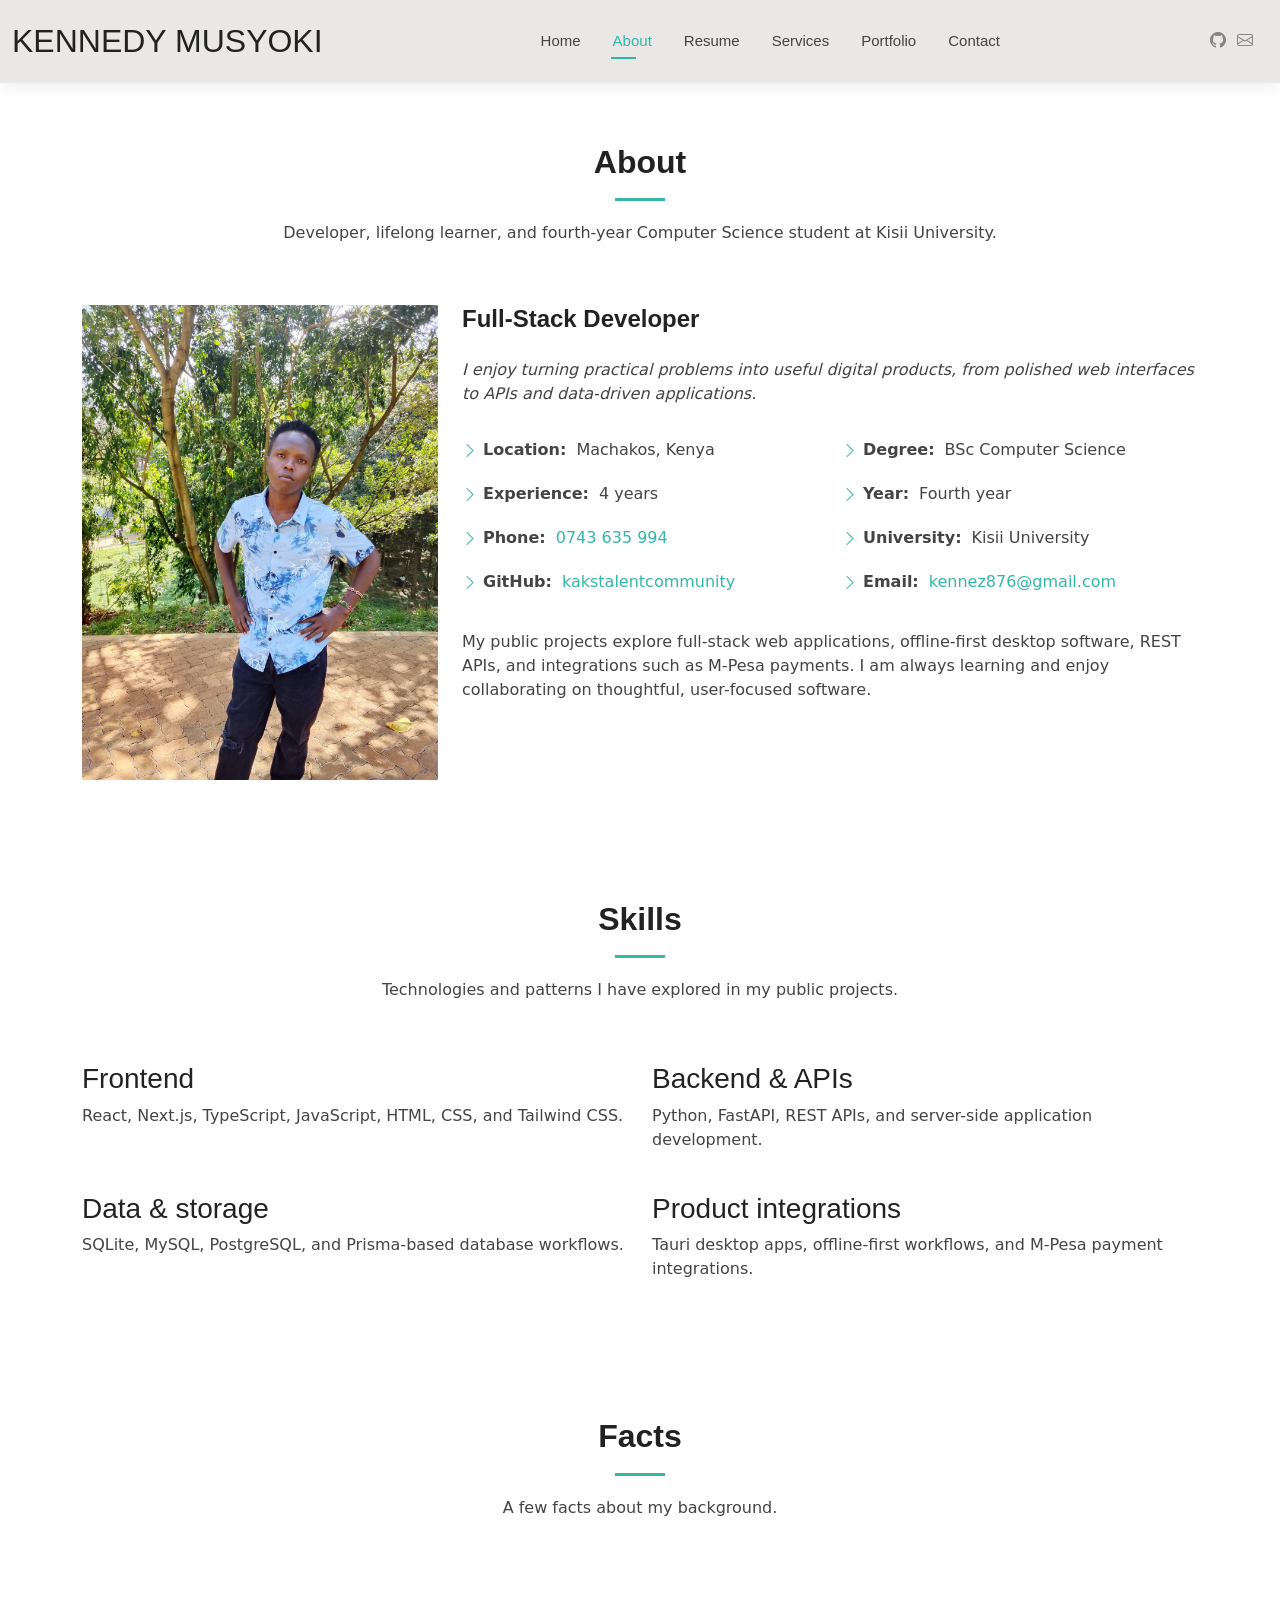
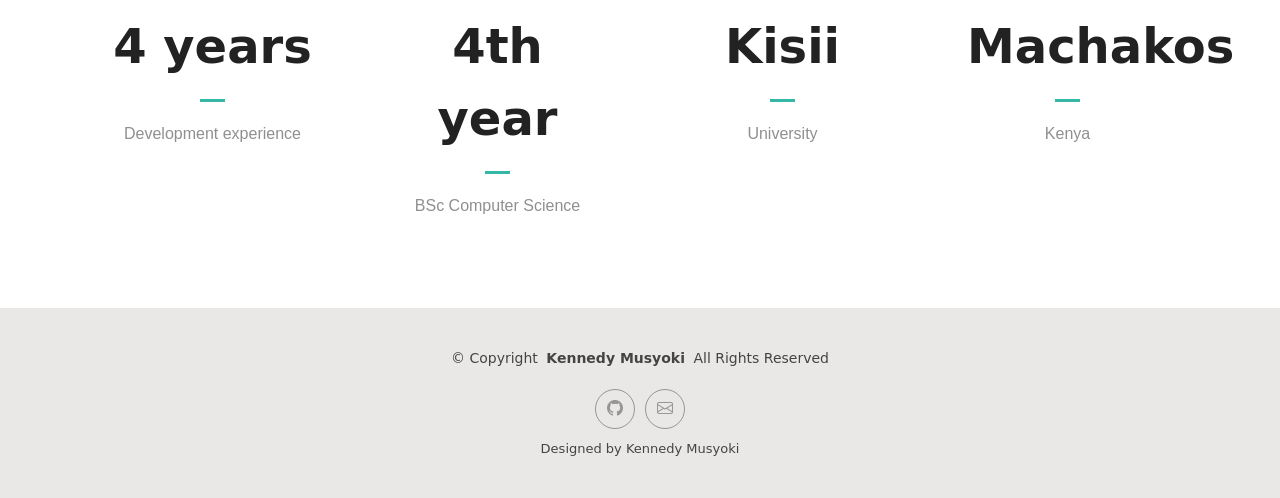
==== commit a896e903: "Update portfolio website and add personal photos" ====
--- a/about.html
+++ b/about.html
@@ -4,9 +4,9 @@
 <head>
   <meta charset="utf-8">
   <meta content="width=device-width, initial-scale=1.0" name="viewport">
-  <title>About - Kennedy Bootstrap Template</title>
-  <meta name="description" content="">
-  <meta name="keywords" content="">
+  <title>About | Kennedy Musyoki</title>
+  <meta name="description" content="Meet Kennedy Musyoki, a full-stack developer and fourth-year Computer Science student at Kisii University.">
+  <meta name="keywords" content="Kennedy Musyoki, full-stack developer, Kisii University, software developer">
 
   <!-- Favicons -->
   <link href="assets/img/favicon.png" rel="icon">
@@ -36,8 +36,7 @@
     <div class="container-fluid position-relative d-flex align-items-center justify-content-between">
 
       <a href="index.html" class="logo d-flex align-items-center me-auto me-xl-0">
-        <img src="assets/img/logo.png" alt=""> 
-        <h1 class="sitename">Kennedy</h1>
+        <h1 class="sitename">Kennedy Musyoki</h1>
       </a>
 
       <nav id="navmenu" class="navmenu">
@@ -47,33 +46,14 @@
           <li><a href="resume.html">Resume</a></li>
           <li><a href="services.html">Services</a></li>
           <li><a href="portfolio.html">Portfolio</a></li>
-          <li class="dropdown"><a href="#"><span>Dropdown</span> <i class="bi bi-chevron-down toggle-dropdown"></i></a>
-            <ul>
-              <li><a href="#">Dropdown 1</a></li>
-              <li class="dropdown"><a href="#"><span>Deep Dropdown</span> <i class="bi bi-chevron-down toggle-dropdown"></i></a>
-                <ul>
-                  <li><a href="#">Deep Dropdown 1</a></li>
-                  <li><a href="#">Deep Dropdown 2</a></li>
-                  <li><a href="#">Deep Dropdown 3</a></li>
-                  <li><a href="#">Deep Dropdown 4</a></li>
-                  <li><a href="#">Deep Dropdown 5</a></li>
-                </ul>
-              </li>
-              <li><a href="#">Dropdown 2</a></li>
-              <li><a href="#">Dropdown 3</a></li>
-              <li><a href="#">Dropdown 4</a></li>
-            </ul>
-          </li>
           <li><a href="contact.html">Contact</a></li>
         </ul>
         <i class="mobile-nav-toggle d-xl-none bi bi-list"></i>
       </nav>
 
       <div class="header-social-links">
-        <a href="#" class="twitter"><i class="bi bi-twitter-x"></i></a>
-        <a href="#" class="facebook"><i class="bi bi-facebook"></i></a>
-        <a href="#" class="instagram"><i class="bi bi-instagram"></i></a>
-        <a href="#" class="linkedin"><i class="bi bi-linkedin"></i></a>
+        <a href="https://github.com/kakstalentcommunity" aria-label="GitHub"><i class="bi bi-github"></i></a>
+        <a href="mailto:kennez876@gmail.com" aria-label="Email"><i class="bi bi-envelope"></i></a>
       </div>
 
     </div>
@@ -87,42 +67,40 @@
       <!-- Section Title -->
       <div class="container section-title" data-aos="fade-up">
         <h2>About</h2>
-        <p>Necessitatibus eius consequatur ex aliquid fuga eum quidem sint consectetur velit</p>
+        <p>Developer, lifelong learner, and fourth-year Computer Science student at Kisii University.</p>
       </div><!-- End Section Title -->
 
       <div class="container" data-aos="fade-up" data-aos-delay="100">
 
         <div class="row gy-4 justify-content-center">
           <div class="col-lg-4">
-            <img src="assets/img/profile-img.jpg" class="img-fluid" alt="">
+            <img src="assets/img/WhatsApp%20Image%202026-10-09%20at%2013.12.32%20%281%29.jpeg" class="img-fluid" alt="Kennedy Musyoki at Kisii University">
           </div>
           <div class="col-lg-8 content">
-            <h2>UI/UX Designer &amp; Web Developer.</h2>
+            <h2>Full-Stack Developer</h2>
             <p class="fst-italic py-3">
-              Lorem ipsum dolor sit amet, consectetur adipiscing elit, sed do eiusmod tempor incididunt ut labore et dolore
-              magna aliqua.
+              I enjoy turning practical problems into useful digital products, from polished web interfaces to APIs and data-driven applications.
             </p>
             <div class="row">
               <div class="col-lg-6">
                 <ul>
-                  <li><i class="bi bi-chevron-right"></i> <strong>Birthday:</strong> <span>1 May 1995</span></li>
-                  <li><i class="bi bi-chevron-right"></i> <strong>Website:</strong> <span>www.example.com</span></li>
-                  <li><i class="bi bi-chevron-right"></i> <strong>Phone:</strong> <span>+123 456 7890</span></li>
-                  <li><i class="bi bi-chevron-right"></i> <strong>City:</strong> <span>New York, USA</span></li>
+                  <li><i class="bi bi-chevron-right"></i> <strong>Location:</strong> <span>Machakos, Kenya</span></li>
+                  <li><i class="bi bi-chevron-right"></i> <strong>Experience:</strong> <span>4 years</span></li>
+                  <li><i class="bi bi-chevron-right"></i> <strong>Phone:</strong> <span><a href="tel:+254743635994">0743 635 994</a></span></li>
+                  <li><i class="bi bi-chevron-right"></i> <strong>GitHub:</strong> <span><a href="https://github.com/kakstalentcommunity">kakstalentcommunity</a></span></li>
                 </ul>
               </div>
               <div class="col-lg-6">
                 <ul>
-                  <li><i class="bi bi-chevron-right"></i> <strong>Age:</strong> <span>30</span></li>
-                  <li><i class="bi bi-chevron-right"></i> <strong>Degree:</strong> <span>Master</span></li>
-                  <li><i class="bi bi-chevron-right"></i> <strong>Email:</strong> <span>email@example.com</span></li>
-                  <li><i class="bi bi-chevron-right"></i> <strong>Freelance:</strong> <span>Available</span></li>
+                  <li><i class="bi bi-chevron-right"></i> <strong>Degree:</strong> <span>BSc Computer Science</span></li>
+                  <li><i class="bi bi-chevron-right"></i> <strong>Year:</strong> <span>Fourth year</span></li>
+                  <li><i class="bi bi-chevron-right"></i> <strong>University:</strong> <span>Kisii University</span></li>
+                  <li><i class="bi bi-chevron-right"></i> <strong>Email:</strong> <span><a href="mailto:kennez876@gmail.com">kennez876@gmail.com</a></span></li>
                 </ul>
               </div>
             </div>
             <p class="py-3">
-              Officiis eligendi itaque labore et dolorum mollitia officiis optio vero. Quisquam sunt adipisci omnis et ut. Nulla accusantium dolor incidunt officia tempore. Et eius omnis.
-              Cupiditate ut dicta maxime officiis quidem quia. Sed et consectetur qui quia repellendus itaque neque.
+              My public projects explore full-stack web applications, offline-first desktop software, REST APIs, and integrations such as M-Pesa payments. I am always learning and enjoy collaborating on thoughtful, user-focused software.
             </p>
           </div>
         </div>
@@ -137,63 +115,28 @@
       <!-- Section Title -->
       <div class="container section-title" data-aos="fade-up">
         <h2>Skills</h2>
-        <p>Necessitatibus eius consequatur ex aliquid fuga eum quidem sint consectetur velit</p>
+        <p>Technologies and patterns I have explored in my public projects.</p>
       </div><!-- End Section Title -->
 
       <div class="container" data-aos="fade-up" data-aos-delay="100">
 
-        <div class="row skills-content skills-animation">
-
-          <div class="col-lg-6">
-
-            <div class="progress">
-              <span class="skill"><span>HTML</span> <i class="val">100%</i></span>
-              <div class="progress-bar-wrap">
-                <div class="progress-bar" role="progressbar" aria-valuenow="100" aria-valuemin="0" aria-valuemax="100"></div>
-              </div>
-            </div><!-- End Skills Item -->
-
-            <div class="progress">
-              <span class="skill"><span>CSS</span> <i class="val">90%</i></span>
-              <div class="progress-bar-wrap">
-                <div class="progress-bar" role="progressbar" aria-valuenow="90" aria-valuemin="0" aria-valuemax="100"></div>
-              </div>
-            </div><!-- End Skills Item -->
-
-            <div class="progress">
-              <span class="skill"><span>JavaScript</span> <i class="val">75%</i></span>
-              <div class="progress-bar-wrap">
-                <div class="progress-bar" role="progressbar" aria-valuenow="75" aria-valuemin="0" aria-valuemax="100"></div>
-              </div>
-            </div><!-- End Skills Item -->
-
-          </div>
-
-          <div class="col-lg-6">
-
-            <div class="progress">
-              <span class="skill"><span>PHP</span> <i class="val">80%</i></span>
-              <div class="progress-bar-wrap">
-                <div class="progress-bar" role="progressbar" aria-valuenow="80" aria-valuemin="0" aria-valuemax="100"></div>
-              </div>
-            </div><!-- End Skills Item -->
-
-            <div class="progress">
-              <span class="skill"><span>WordPress/CMS</span> <i class="val">90%</i></span>
-              <div class="progress-bar-wrap">
-                <div class="progress-bar" role="progressbar" aria-valuenow="90" aria-valuemin="0" aria-valuemax="100"></div>
-              </div>
-            </div><!-- End Skills Item -->
-
-            <div class="progress">
-              <span class="skill"><span>Photoshop</span> <i class="val">55%</i></span>
-              <div class="progress-bar-wrap">
-                <div class="progress-bar" role="progressbar" aria-valuenow="55" aria-valuemin="0" aria-valuemax="100"></div>
-              </div>
-            </div><!-- End Skills Item -->
-
-          </div>
-
+        <div class="row gy-4">
+          <div class="col-lg-6">
+            <h3>Frontend</h3>
+            <p>React, Next.js, TypeScript, JavaScript, HTML, CSS, and Tailwind CSS.</p>
+          </div>
+          <div class="col-lg-6">
+            <h3>Backend &amp; APIs</h3>
+            <p>Python, FastAPI, REST APIs, and server-side application development.</p>
+          </div>
+          <div class="col-lg-6">
+            <h3>Data &amp; storage</h3>
+            <p>SQLite, MySQL, PostgreSQL, and Prisma-based database workflows.</p>
+          </div>
+          <div class="col-lg-6">
+            <h3>Product integrations</h3>
+            <p>Tauri desktop apps, offline-first workflows, and M-Pesa payment integrations.</p>
+          </div>
         </div>
 
       </div>
@@ -206,7 +149,7 @@
       <!-- Section Title -->
       <div class="container section-title" data-aos="fade-up">
         <h2>Facts</h2>
-        <p>Necessitatibus eius consequatur ex aliquid fuga eum quidem sint consectetur velit</p>
+        <p>A few facts about my background.</p>
       </div><!-- End Section Title -->
 
       <div class="container" data-aos="fade-up" data-aos-delay="100">
@@ -215,29 +158,29 @@
 
           <div class="col-lg-3 col-md-6">
             <div class="stats-item text-center w-100 h-100">
-              <span data-purecounter-start="0" data-purecounter-end="232" data-purecounter-duration="1" class="purecounter"></span>
-              <p>Clients</p>
-            </div>
-          </div><!-- End Stats Item -->
-
-          <div class="col-lg-3 col-md-6">
-            <div class="stats-item text-center w-100 h-100">
-              <span data-purecounter-start="0" data-purecounter-end="521" data-purecounter-duration="1" class="purecounter"></span>
-              <p>Projects</p>
-            </div>
-          </div><!-- End Stats Item -->
-
-          <div class="col-lg-3 col-md-6">
-            <div class="stats-item text-center w-100 h-100">
-              <span data-purecounter-start="0" data-purecounter-end="1453" data-purecounter-duration="1" class="purecounter"></span>
-              <p>Hours Of Support</p>
-            </div>
-          </div><!-- End Stats Item -->
-
-          <div class="col-lg-3 col-md-6">
-            <div class="stats-item text-center w-100 h-100">
-              <span data-purecounter-start="0" data-purecounter-end="32" data-purecounter-duration="1" class="purecounter"></span>
-              <p>Workers</p>
+              <span>4 years</span>
+              <p>Development experience</p>
+            </div>
+          </div><!-- End Stats Item -->
+
+          <div class="col-lg-3 col-md-6">
+            <div class="stats-item text-center w-100 h-100">
+              <span>4th year</span>
+              <p>BSc Computer Science</p>
+            </div>
+          </div><!-- End Stats Item -->
+
+          <div class="col-lg-3 col-md-6">
+            <div class="stats-item text-center w-100 h-100">
+              <span>Kisii</span>
+              <p>University</p>
+            </div>
+          </div><!-- End Stats Item -->
+
+          <div class="col-lg-3 col-md-6">
+            <div class="stats-item text-center w-100 h-100">
+              <span>Machakos</span>
+              <p>Kenya</p>
             </div>
           </div><!-- End Stats Item -->
 
@@ -246,123 +189,6 @@
       </div>
 
     </section><!-- /Stats Section -->
-
-    <!-- Testimonials Section -->
-    <section id="testimonials" class="testimonials section">
-
-      <!-- Section Title -->
-      <div class="container section-title" data-aos="fade-up">
-        <h2>Testimonials</h2>
-        <p>Necessitatibus eius consequatur ex aliquid fuga eum quidem sint consectetur velit</p>
-      </div><!-- End Section Title -->
-
-      <div class="container" data-aos="fade-up" data-aos-delay="100">
-
-        <div class="swiper init-swiper">
-          <script type="application/json" class="swiper-config">
-            {
-              "loop": true,
-              "speed": 600,
-              "autoplay": {
-                "delay": 5000
-              },
-              "slidesPerView": "auto",
-              "pagination": {
-                "el": ".swiper-pagination",
-                "type": "bullets",
-                "clickable": true
-              }
-            }
-          </script>
-          <div class="swiper-wrapper">
-
-            <div class="swiper-slide">
-              <div class="testimonial-item">
-                <img src="assets/img/testimonials/testimonials-1.jpg" class="testimonial-img" alt="">
-                <h3>Saul Goodman</h3>
-                <h4>Ceo &amp; Founder</h4>
-                <div class="stars">
-                  <i class="bi bi-star-fill"></i><i class="bi bi-star-fill"></i><i class="bi bi-star-fill"></i><i class="bi bi-star-fill"></i><i class="bi bi-star-fill"></i>
-                </div>
-                <p>
-                  <i class="bi bi-quote quote-icon-left"></i>
-                  <span>Proin iaculis purus consequat sem cure digni ssim donec porttitora entum suscipit rhoncus. Accusantium quam, ultricies eget id, aliquam eget nibh et. Maecen aliquam, risus at semper.</span>
-                  <i class="bi bi-quote quote-icon-right"></i>
-                </p>
-              </div>
-            </div><!-- End testimonial item -->
-
-            <div class="swiper-slide">
-              <div class="testimonial-item">
-                <img src="assets/img/testimonials/testimonials-2.jpg" class="testimonial-img" alt="">
-                <h3>Sara Wilsson</h3>
-                <h4>Designer</h4>
-                <div class="stars">
-                  <i class="bi bi-star-fill"></i><i class="bi bi-star-fill"></i><i class="bi bi-star-fill"></i><i class="bi bi-star-fill"></i><i class="bi bi-star-fill"></i>
-                </div>
-                <p>
-                  <i class="bi bi-quote quote-icon-left"></i>
-                  <span>Export tempor illum tamen malis malis eram quae irure esse labore quem cillum quid cillum eram malis quorum velit fore eram velit sunt aliqua noster fugiat irure amet legam anim culpa.</span>
-                  <i class="bi bi-quote quote-icon-right"></i>
-                </p>
-              </div>
-            </div><!-- End testimonial item -->
-
-            <div class="swiper-slide">
-              <div class="testimonial-item">
-                <img src="assets/img/testimonials/testimonials-3.jpg" class="testimonial-img" alt="">
-                <h3>Jena Karlis</h3>
-                <h4>Store Owner</h4>
-                <div class="stars">
-                  <i class="bi bi-star-fill"></i><i class="bi bi-star-fill"></i><i class="bi bi-star-fill"></i><i class="bi bi-star-fill"></i><i class="bi bi-star-fill"></i>
-                </div>
-                <p>
-                  <i class="bi bi-quote quote-icon-left"></i>
-                  <span>Enim nisi quem export duis labore cillum quae magna enim sint quorum nulla quem veniam duis minim tempor labore quem eram duis noster aute amet eram fore quis sint minim.</span>
-                  <i class="bi bi-quote quote-icon-right"></i>
-                </p>
-              </div>
-            </div><!-- End testimonial item -->
-
-            <div class="swiper-slide">
-              <div class="testimonial-item">
-                <img src="assets/img/testimonials/testimonials-4.jpg" class="testimonial-img" alt="">
-                <h3>Matt Brandon</h3>
-                <h4>Freelancer</h4>
-                <div class="stars">
-                  <i class="bi bi-star-fill"></i><i class="bi bi-star-fill"></i><i class="bi bi-star-fill"></i><i class="bi bi-star-fill"></i><i class="bi bi-star-fill"></i>
-                </div>
-                <p>
-                  <i class="bi bi-quote quote-icon-left"></i>
-                  <span>Fugiat enim eram quae cillum dolore dolor amet nulla culpa multos export minim fugiat minim velit minim dolor enim duis veniam ipsum anim magna sunt elit fore quem dolore labore illum veniam.</span>
-                  <i class="bi bi-quote quote-icon-right"></i>
-                </p>
-              </div>
-            </div><!-- End testimonial item -->
-
-            <div class="swiper-slide">
-              <div class="testimonial-item">
-                <img src="assets/img/testimonials/testimonials-5.jpg" class="testimonial-img" alt="">
-                <h3>John Larson</h3>
-                <h4>Entrepreneur</h4>
-                <div class="stars">
-                  <i class="bi bi-star-fill"></i><i class="bi bi-star-fill"></i><i class="bi bi-star-fill"></i><i class="bi bi-star-fill"></i><i class="bi bi-star-fill"></i>
-                </div>
-                <p>
-                  <i class="bi bi-quote quote-icon-left"></i>
-                  <span>Quis quorum aliqua sint quem legam fore sunt eram irure aliqua veniam tempor noster veniam enim culpa labore duis sunt culpa nulla illum cillum fugiat legam esse veniam culpa fore nisi cillum quid.</span>
-                  <i class="bi bi-quote quote-icon-right"></i>
-                </p>
-              </div>
-            </div><!-- End testimonial item -->
-
-          </div>
-          <div class="swiper-pagination"></div>
-        </div>
-
-      </div>
-
-    </section><!-- /Testimonials Section -->
 
   </main>
 
@@ -370,20 +196,18 @@
 
     <div class="container">
       <div class="copyright text-center ">
-        <p>© <span>Copyright</span> <strong class="px-1 sitename">Kennedy</strong> <span>All Rights Reserved<br></span></p>
+        <p>© <span>Copyright</span> <strong class="px-1 sitename">Kennedy Musyoki</strong> <span>All Rights Reserved<br></span></p>
       </div>
       <div class="social-links d-flex justify-content-center">
-        <a href=""><i class="bi bi-twitter-x"></i></a>
-        <a href=""><i class="bi bi-facebook"></i></a>
-        <a href=""><i class="bi bi-instagram"></i></a>
-        <a href=""><i class="bi bi-linkedin"></i></a>
+        <a href="https://github.com/kakstalentcommunity" aria-label="GitHub"><i class="bi bi-github"></i></a>
+        <a href="mailto:kennez876@gmail.com" aria-label="Email"><i class="bi bi-envelope"></i></a>
       </div>
       <div class="credits">
         <!-- All the links in the footer should remain intact. -->
         <!-- You can delete the links only if you've purchased the pro version. -->
         <!-- Licensing information: https://bootstrapmade.com/license/ -->
         <!-- Purchase the pro version with working PHP/AJAX contact form: [buy-url] -->
-        Designed by <a href="https://bootstrapmade.com/">BootstrapMade</a> | <a href="https://bootstrapmade.com/tools/">DevTools</a>
+        Designed by Kennedy Musyoki
       </div>
     </div>
 
--- a/assets/css/main.css
+++ b/assets/css/main.css
@@ -715,6 +715,14 @@
   z-index: 1;
 }
 
+.hero::before {
+  content: "";
+  position: absolute;
+  inset: 0;
+  z-index: 2;
+  background: rgba(0, 0, 0, 0.42);
+}
+
 .hero .container {
   position: relative;
   z-index: 3;
@@ -724,12 +732,15 @@
   margin: 0;
   font-size: 48px;
   font-weight: 700;
+  color: var(--contrast-color);
+  text-shadow: 0 2px 10px rgba(0, 0, 0, 0.45);
 }
 
 .hero p {
   margin: 10px 0 0 0;
   font-size: 24px;
-  color: var(--heading-color);
+  color: var(--contrast-color);
+  text-shadow: 0 2px 10px rgba(0, 0, 0, 0.45);
 }
 
 .hero .btn-get-started {
